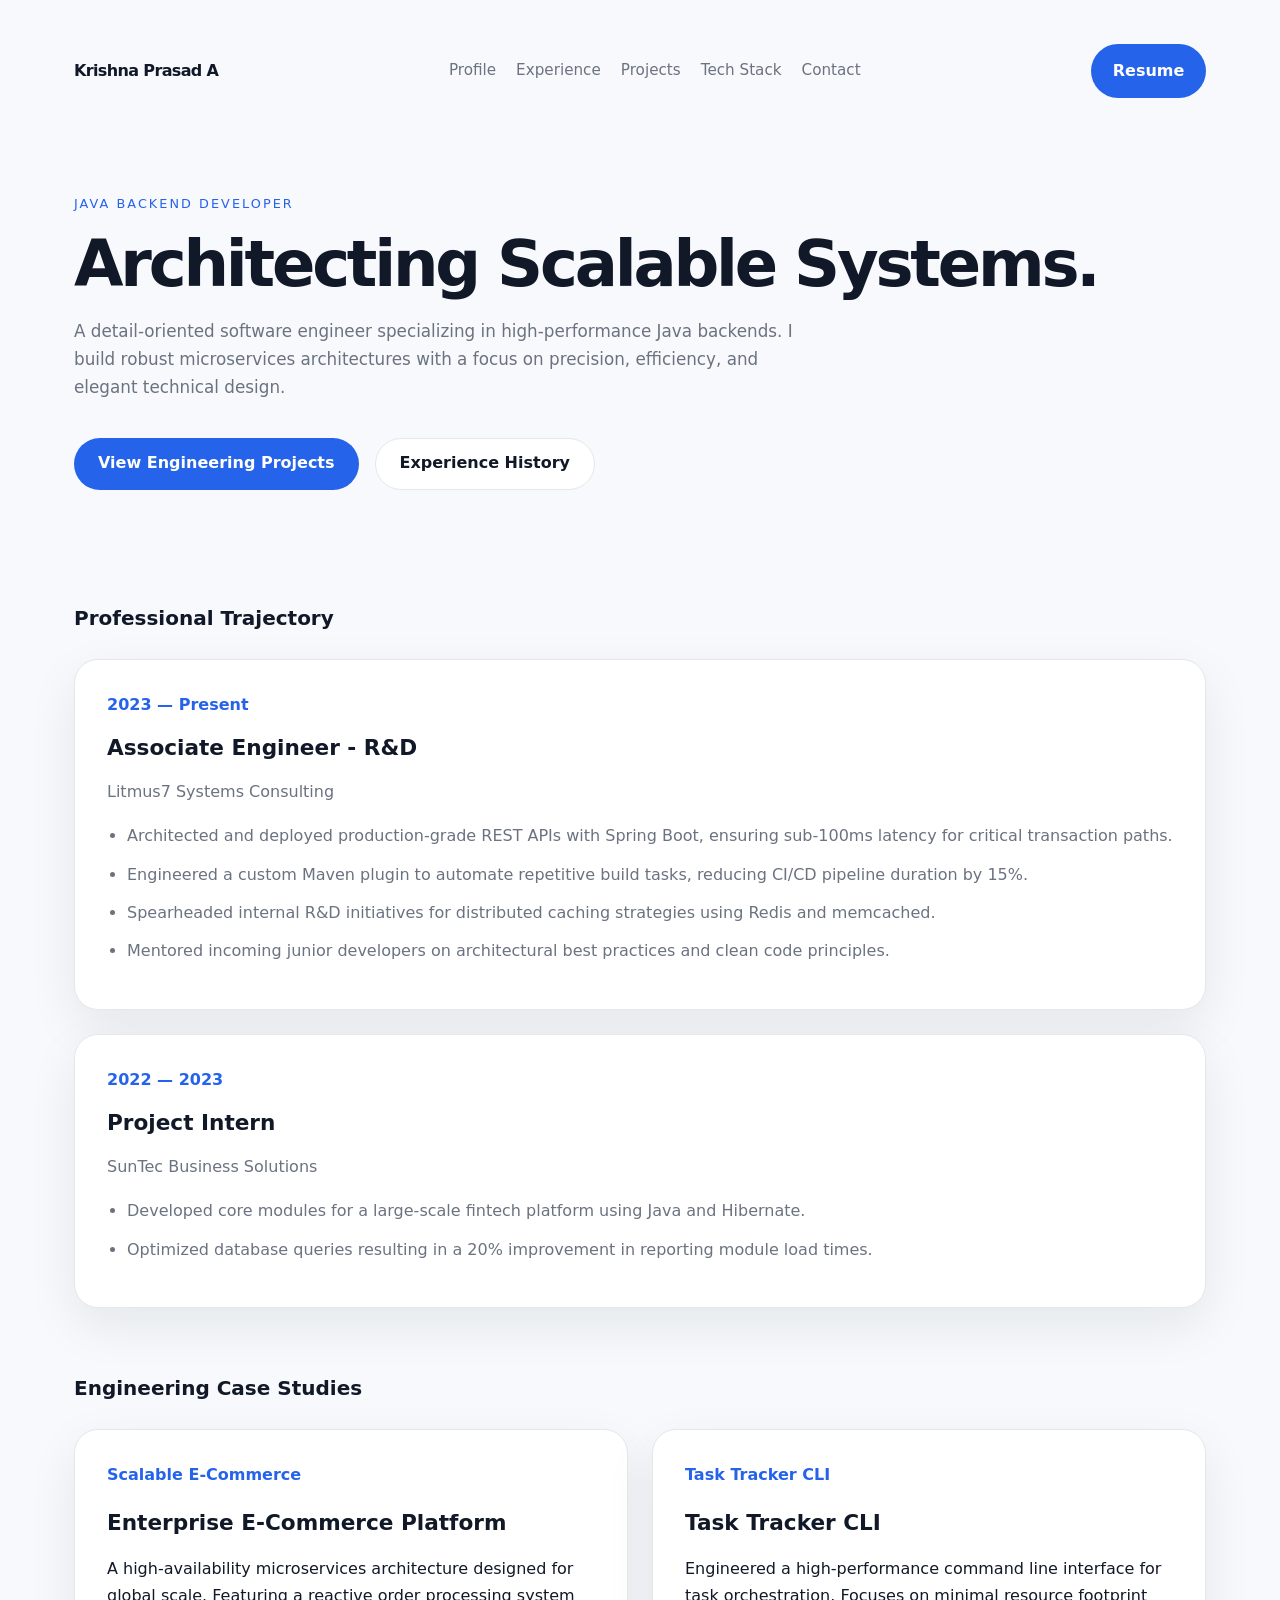
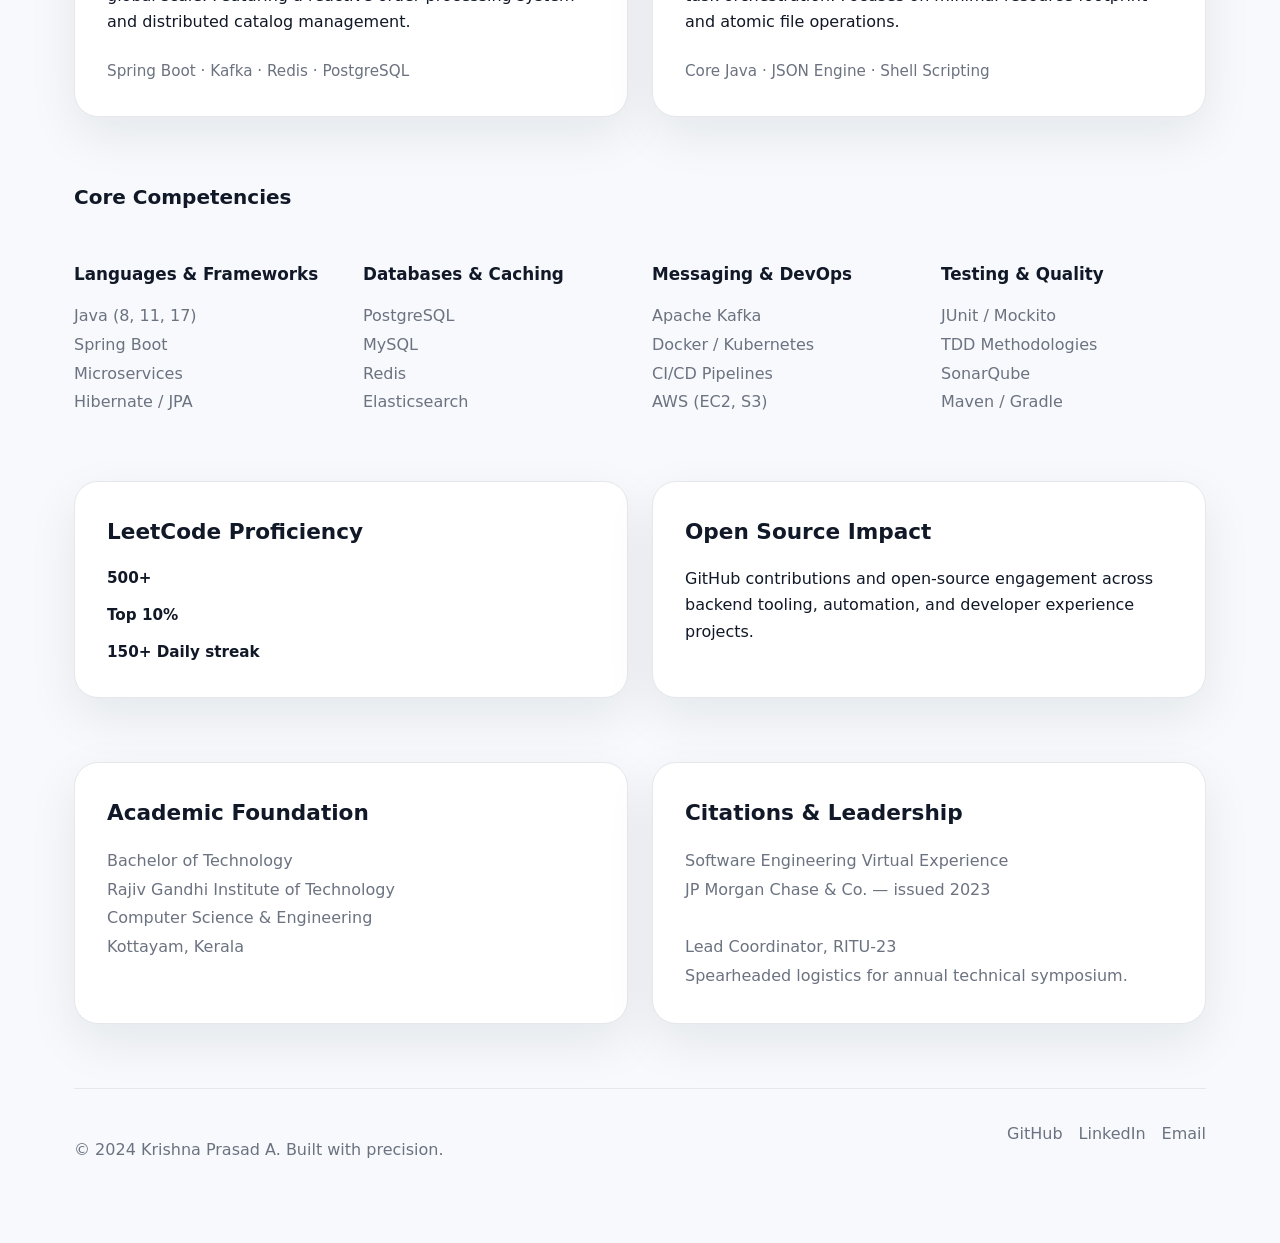
==== profile-ui/index.html @ f028d217 "feat: profile added" ====
<!DOCTYPE html>
<html lang="en">
<head>
  <meta charset="UTF-8" />
  <meta name="viewport" content="width=device-width, initial-scale=1.0" />
  <title>Krishna Prasad A | Java Backend Developer | Software Engineer</title>
  <meta name="description" content="Krishna Prasad A is a Java backend developer focused on scalable systems, Spring Boot APIs, microservices, distributed architecture, and production-grade backend engineering." />
  <meta name="keywords" content="Krishna, Krishna Prasad, Krishna Prasad A, Java Backend Developer, Software Engineer, Spring Boot, Microservices, Distributed Systems, DevOps, AWS, Backend Engineering" />
  <meta name="author" content="Krishna Prasad A" />
  <meta name="robots" content="index, follow" />
  <link rel="canonical" href="https://resume.krishnaprasad.dev/" />
  <meta property="og:type" content="website" />
  <meta property="og:title" content="Krishna Prasad A | Java Backend Developer | Software Engineer" />
  <meta property="og:description" content="Krishna Prasad A is a Java backend developer focused on scalable microservices, Spring Boot APIs, distributed systems, and reliable platform engineering." />
  <meta property="og:url" content="https://resume.krishnaprasad.dev/" />
  <meta property="og:site_name" content="Krishna Prasad A" />
  <meta name="twitter:card" content="summary_large_image" />
  <meta name="twitter:title" content="Krishna Prasad A | Java Backend Developer | Software Engineer" />
  <meta name="twitter:description" content="Java backend developer focused on scalable microservices, Spring Boot APIs, distributed systems, and platform reliability." />
  <link rel="stylesheet" href="styles.css" />
  <script type="application/ld+json">
  {
    "@context": "https://schema.org",
    "@type": "Person",
    "name": "Krishna Prasad A",
    "alternateName": ["Krishna", "Krishna Prasad"],
    "jobTitle": "Java Backend Developer",
    "url": "https://resume.krishnaprasad.dev/",
    "description": "Java backend developer specializing in scalable systems, Spring Boot APIs, microservices, distributed architecture, and high-performance platform engineering.",
    "knowsAbout": ["Java", "Spring Boot", "Microservices", "Distributed Systems", "AWS", "DevOps", "CI/CD", "Software Architecture"]
  }
  </script>
</head>
<body>
  <div class="page-shell">
    <header class="site-header">
      <div class="brand">Krishna Prasad A</div>
      <nav class="site-nav">
        <a href="#profile">Profile</a>
        <a href="#experience">Experience</a>
        <a href="#projects">Projects</a>
        <a href="#stack">Tech Stack</a>
        <a href="#contact">Contact</a>
      </nav>
      <a class="resume-button" href="#contact">Resume</a>
    </header>

    <main>
      <section id="profile" class="hero-section">
        <span class="eyebrow">JAVA BACKEND DEVELOPER</span>
        <h1>Architecting <span>Scalable Systems.</span></h1>
        <p class="hero-copy">
          A detail-oriented software engineer specializing in high-performance Java backends. I build robust microservices architectures with a focus on precision, efficiency, and elegant technical design.
        </p>
        <div class="hero-actions">
          <a class="btn btn-primary" href="#projects">View Engineering Projects</a>
          <a class="btn btn-secondary" href="#experience">Experience History</a>
        </div>
      </section>

      <section id="experience" class="section-block">
        <div class="section-heading">
          <span class="section-label">Professional Trajectory</span>
        </div>
        <div class="timeline">
          <article class="timeline-card">
            <div class="timeline-meta">2023 — Present</div>
            <h2>Associate Engineer - R&D</h2>
            <p class="timeline-subtitle">Litmus7 Systems Consulting</p>
            <ul>
              <li>Architected and deployed production-grade REST APIs with Spring Boot, ensuring sub-100ms latency for critical transaction paths.</li>
              <li>Engineered a custom Maven plugin to automate repetitive build tasks, reducing CI/CD pipeline duration by 15%.</li>
              <li>Spearheaded internal R&D initiatives for distributed caching strategies using Redis and memcached.</li>
              <li>Mentored incoming junior developers on architectural best practices and clean code principles.</li>
            </ul>
          </article>

          <article class="timeline-card">
            <div class="timeline-meta">2022 — 2023</div>
            <h2>Project Intern</h2>
            <p class="timeline-subtitle">SunTec Business Solutions</p>
            <ul>
              <li>Developed core modules for a large-scale fintech platform using Java and Hibernate.</li>
              <li>Optimized database queries resulting in a 20% improvement in reporting module load times.</li>
            </ul>
          </article>
        </div>
      </section>

      <section id="projects" class="section-block">
        <div class="section-heading">
          <span class="section-label">Engineering Case Studies</span>
        </div>
        <div class="project-grid">
          <article class="project-card">
            <div class="project-tag">Scalable E-Commerce</div>
            <h3>Enterprise E-Commerce Platform</h3>
            <p>A high-availability microservices architecture designed for global scale. Featuring a reactive order processing system and distributed catalog management.</p>
            <div class="project-tech">Spring Boot · Kafka · Redis · PostgreSQL</div>
          </article>
          <article class="project-card">
            <div class="project-tag">Task Tracker CLI</div>
            <h3>Task Tracker CLI</h3>
            <p>Engineered a high-performance command line interface for task orchestration. Focuses on minimal resource footprint and atomic file operations.</p>
            <div class="project-tech">Core Java · JSON Engine · Shell Scripting</div>
          </article>
        </div>
      </section>

      <section id="stack" class="section-block">
        <div class="section-heading">
          <span class="section-label">Core Competencies</span>
        </div>
        <div class="competency-grid">
          <div>
            <h4>Languages & Frameworks</h4>
            <p>Java (8, 11, 17)<br />Spring Boot<br />Microservices<br />Hibernate / JPA</p>
          </div>
          <div>
            <h4>Databases & Caching</h4>
            <p>PostgreSQL<br />MySQL<br />Redis<br />Elasticsearch</p>
          </div>
          <div>
            <h4>Messaging & DevOps</h4>
            <p>Apache Kafka<br />Docker / Kubernetes<br />CI/CD Pipelines<br />AWS (EC2, S3)</p>
          </div>
          <div>
            <h4>Testing & Quality</h4>
            <p>JUnit / Mockito<br />TDD Methodologies<br />SonarQube<br />Maven / Gradle</p>
          </div>
        </div>
      </section>

      <section class="section-block activity-row">
        <article class="activity-card">
          <h4>LeetCode Proficiency</h4>
          <div class="activity-stats">
            <span>500+</span>
            <span>Top 10%</span>
            <span>150+ Daily streak</span>
          </div>
        </article>
        <article class="activity-card">
          <h4>Open Source Impact</h4>
          <p>GitHub contributions and open-source engagement across backend tooling, automation, and developer experience projects.</p>
        </article>
      </section>

      <section class="section-block foundation-row">
        <article class="foundation-card">
          <h4>Academic Foundation</h4>
          <p>Bachelor of Technology<br />Rajiv Gandhi Institute of Technology<br />Computer Science & Engineering<br />Kottayam, Kerala</p>
        </article>
        <article class="foundation-card">
          <h4>Citations & Leadership</h4>
          <p>Software Engineering Virtual Experience<br />JP Morgan Chase & Co. — issued 2023<br /><br />Lead Coordinator, RITU-23<br />Spearheaded logistics for annual technical symposium.</p>
        </article>
      </section>
    </main>

    <footer class="site-footer" id="contact">
      <p>© 2024 Krishna Prasad A. Built with precision.</p>
      <div class="footer-links">
        <a href="#">GitHub</a>
        <a href="#">LinkedIn</a>
        <a href="mailto:krishna@example.com">Email</a>
      </div>
    </footer>
  </div>
</body>
</html>
---- profile-ui/styles.css ----
:root {
  color-scheme: light;
  --bg: #f7f9fc;
  --surface: #ffffff;
  --surface-strong: #f1f5fb;
  --text: #111827;
  --muted: #6b7280;
  --primary: #2563eb;
  --primary-soft: #dbeafe;
  --border: #e5e7eb;
  --shadow: 0 18px 50px rgba(15, 23, 42, 0.08);
}

* {
  box-sizing: border-box;
}

html {
  scroll-behavior: smooth;
}

body {
  margin: 0;
  font-family: Inter, ui-sans-serif, system-ui, -apple-system, BlinkMacSystemFont, "Segoe UI", sans-serif;
  background: var(--bg);
  color: var(--text);
  line-height: 1.65;
}

img {
  max-width: 100%;
  display: block;
}

.page-shell {
  max-width: 1180px;
  margin: 0 auto;
  padding: 32px 24px 48px;
}

.site-header {
  display: flex;
  align-items: center;
  justify-content: space-between;
  gap: 16px;
  padding: 12px 0 28px;
}

.brand {
  font-weight: 700;
  letter-spacing: -0.04em;
}

.site-nav {
  display: flex;
  flex-wrap: wrap;
  gap: 20px;
  font-size: 0.95rem;
}

.site-nav a,
.footer-links a {
  color: var(--muted);
  text-decoration: none;
}

.site-nav a:hover,
.footer-links a:hover {
  color: var(--text);
}

.resume-button {
  display: inline-flex;
  align-items: center;
  justify-content: center;
  padding: 0.85rem 1.35rem;
  border-radius: 999px;
  background: var(--primary);
  color: #ffffff;
  text-decoration: none;
  font-weight: 600;
  transition: transform 0.2s ease, box-shadow 0.2s ease;
}

.resume-button:hover {
  transform: translateY(-1px);
  box-shadow: 0 16px 32px rgba(37, 99, 235, 0.18);
}

.hero-section {
  padding: 4rem 0 3rem;
}

.eyebrow {
  display: inline-block;
  margin-bottom: 1.25rem;
  font-size: 0.8rem;
  letter-spacing: 0.16em;
  text-transform: uppercase;
  color: var(--primary);
}

.hero-section h1 {
  margin: 0;
  font-size: clamp(3rem, 5vw, 5.5rem);
  line-height: 0.95;
  letter-spacing: -0.05em;
}

.hero-section h1 span {
  font-weight: 700;
}

.hero-copy {
  max-width: 720px;
  margin: 1.5rem 0 2.25rem;
  color: var(--muted);
  font-size: 1.05rem;
}

.hero-actions {
  display: flex;
  flex-wrap: wrap;
  gap: 1rem;
}

.btn {
  display: inline-flex;
  align-items: center;
  justify-content: center;
  min-height: 52px;
  padding: 0 1.5rem;
  border-radius: 999px;
  text-decoration: none;
  font-weight: 600;
  transition: transform 0.2s ease, background-color 0.2s ease;
}

.btn-primary {
  background: var(--primary);
  color: #ffffff;
}

.btn-secondary {
  border: 1px solid var(--border);
  background: #ffffff;
  color: var(--text);
}

.btn:hover {
  transform: translateY(-1px);
}

.section-block {
  margin-top: 4rem;
}

.section-heading {
  margin-bottom: 1.5rem;
}

.section-label {
  font-size: 1.25rem;
  font-weight: 700;
}

.timeline {
  display: grid;
  gap: 1.5rem;
}

.timeline-card,
.project-card,
.activity-card,
.foundation-card {
  background: var(--surface);
  border: 1px solid var(--border);
  border-radius: 24px;
  padding: 2rem;
  box-shadow: var(--shadow);
}

.timeline-meta {
  display: inline-flex;
  margin-bottom: 0.75rem;
  color: var(--primary);
  font-weight: 700;
}

.timeline-card h2,
.project-card h3,
.activity-card h4,
.foundation-card h4 {
  margin: 0 0 0.85rem;
  font-size: 1.35rem;
}

.timeline-subtitle {
  margin: 0 0 1.1rem;
  color: var(--muted);
}

.timeline-card ul {
  margin: 0;
  padding-left: 1.25rem;
  color: var(--muted);
}

.timeline-card li {
  margin-bottom: 0.75rem;
}

.project-grid,
.competency-grid,
.activity-row,
.foundation-row {
  display: grid;
  gap: 1.5rem;
}

.project-grid {
  grid-template-columns: repeat(2, minmax(0, 1fr));
}

.project-card {
  min-height: 280px;
}

.project-tag {
  display: inline-flex;
  margin-bottom: 1rem;
  color: var(--primary);
  font-weight: 700;
}

.project-tech {
  margin-top: 1.5rem;
  font-size: 0.95rem;
  color: var(--muted);
}

.competency-grid {
  grid-template-columns: repeat(4, minmax(0, 1fr));
}

.competency-grid h4 {
  margin-bottom: 0.85rem;
  font-size: 1.05rem;
}

.competency-grid p {
  margin: 0;
  color: var(--muted);
  line-height: 1.8;
}

.activity-row {
  grid-template-columns: repeat(2, minmax(0, 1fr));
}

.activity-card h4 {
  margin-bottom: 0.85rem;
}

.activity-stats {
  display: grid;
  gap: 0.75rem;
  margin-top: 1rem;
  font-size: 0.95rem;
  font-weight: 700;
}

.foundation-row {
  grid-template-columns: repeat(2, minmax(0, 1fr));
}

.foundation-card h4 {
  margin-bottom: 1rem;
}

.foundation-card p {
  margin: 0;
  color: var(--muted);
  line-height: 1.8;
}

.site-footer {
  margin-top: 4rem;
  padding: 2rem 0 1rem;
  display: flex;
  flex-wrap: wrap;
  justify-content: space-between;
  gap: 1rem;
  color: var(--muted);
  border-top: 1px solid var(--border);
}

.footer-links {
  display: flex;
  flex-wrap: wrap;
  gap: 1rem;
}

@media (max-width: 1024px) {
  .project-grid,
  .competency-grid,
  .activity-row,
  .foundation-row {
    grid-template-columns: 1fr;
  }

  .site-header {
    flex-direction: column;
    align-items: stretch;
  }

  .site-nav {
    width: 100%;
    justify-content: flex-start;
    gap: 14px;
  }

  .hero-section {
    padding-top: 2.5rem;
  }
}

@media (max-width: 760px) {
  .page-shell {
    padding: 24px 18px 32px;
  }

  .hero-section h1 {
    font-size: clamp(2.2rem, 10vw, 3.6rem);
  }

  .hero-copy {
    font-size: 1rem;
  }

  .hero-actions {
    flex-direction: column;
  }

  .resume-button {
    width: 100%;
  }

  .site-nav {
    gap: 12px;
  }

  .activity-stats {
    grid-template-columns: 1fr;
  }
}

@media (max-width: 520px) {
  .site-header {
    gap: 12px;
  }

  .site-nav {
    gap: 10px;
    font-size: 0.95rem;
  }

  .btn {
    width: 100%;
  }

  .project-card,
  .timeline-card,
  .activity-card,
  .foundation-card {
    padding: 1.5rem;
  }
}
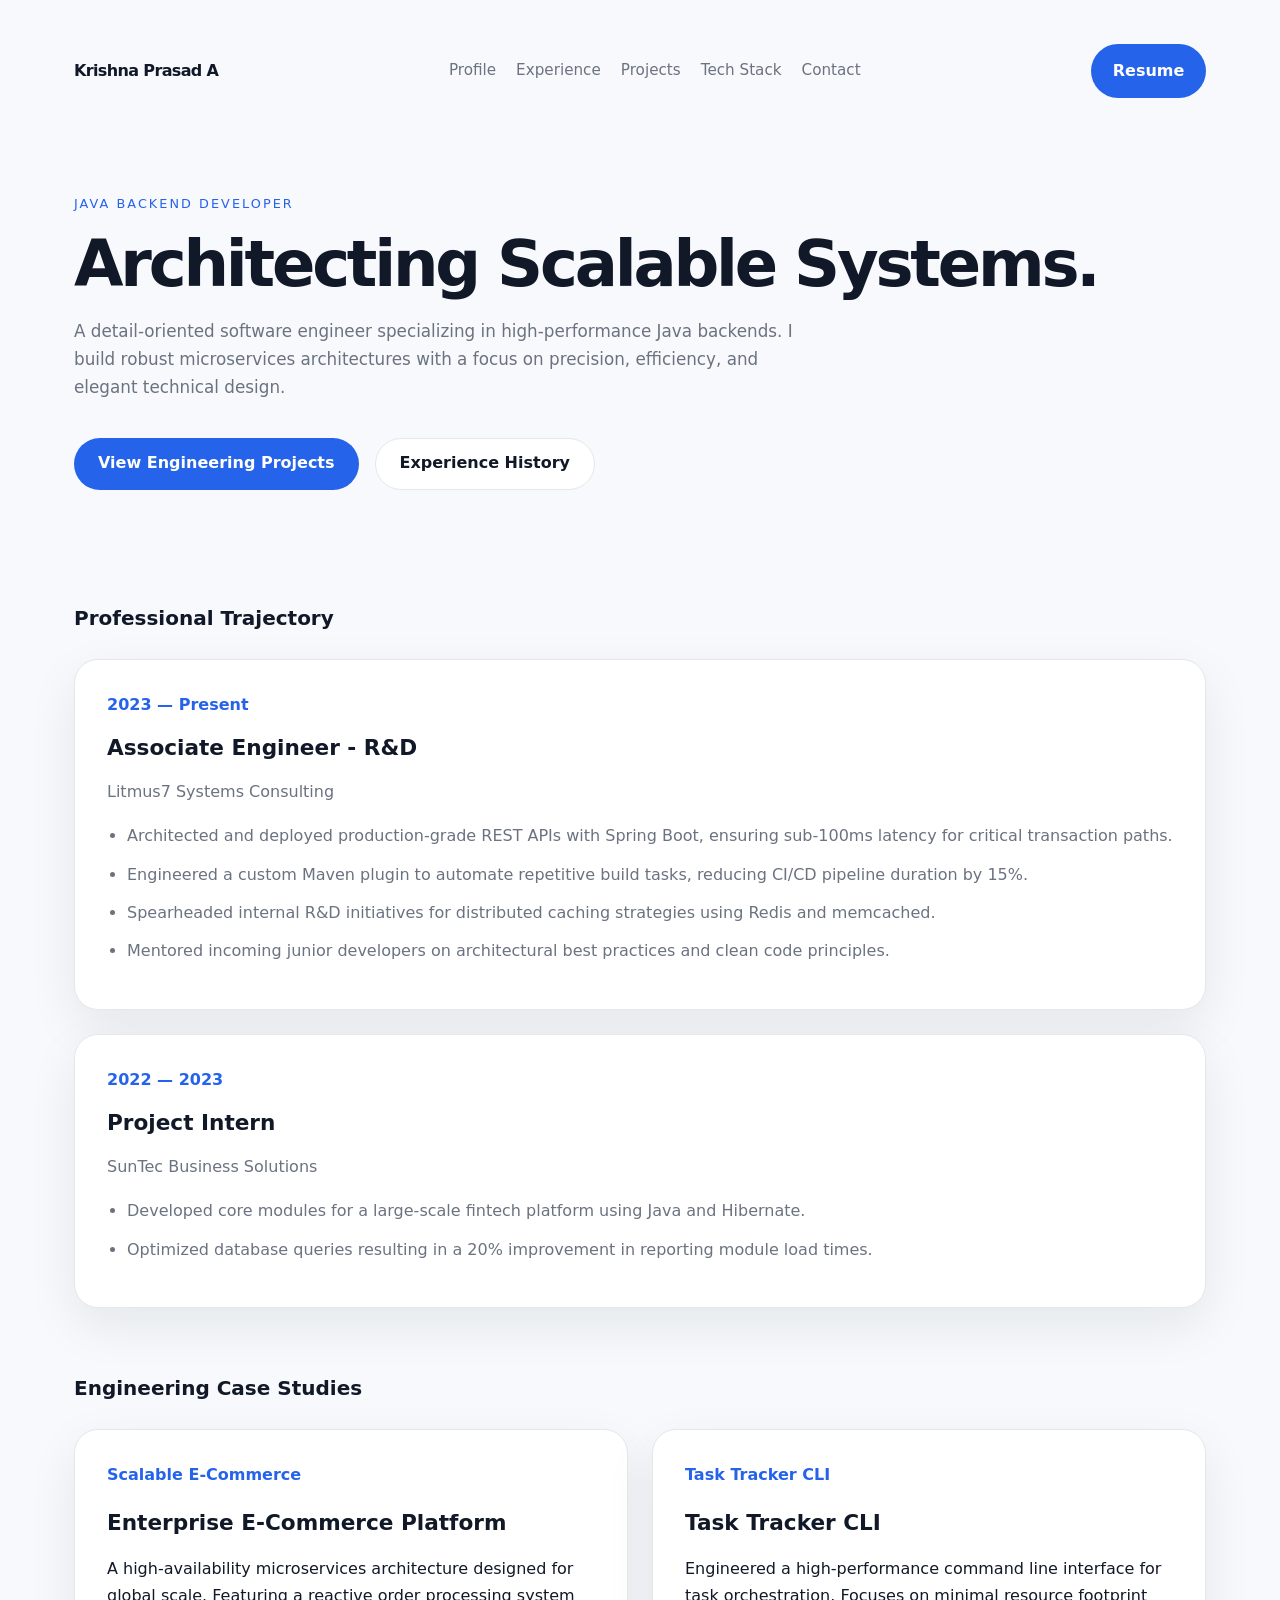
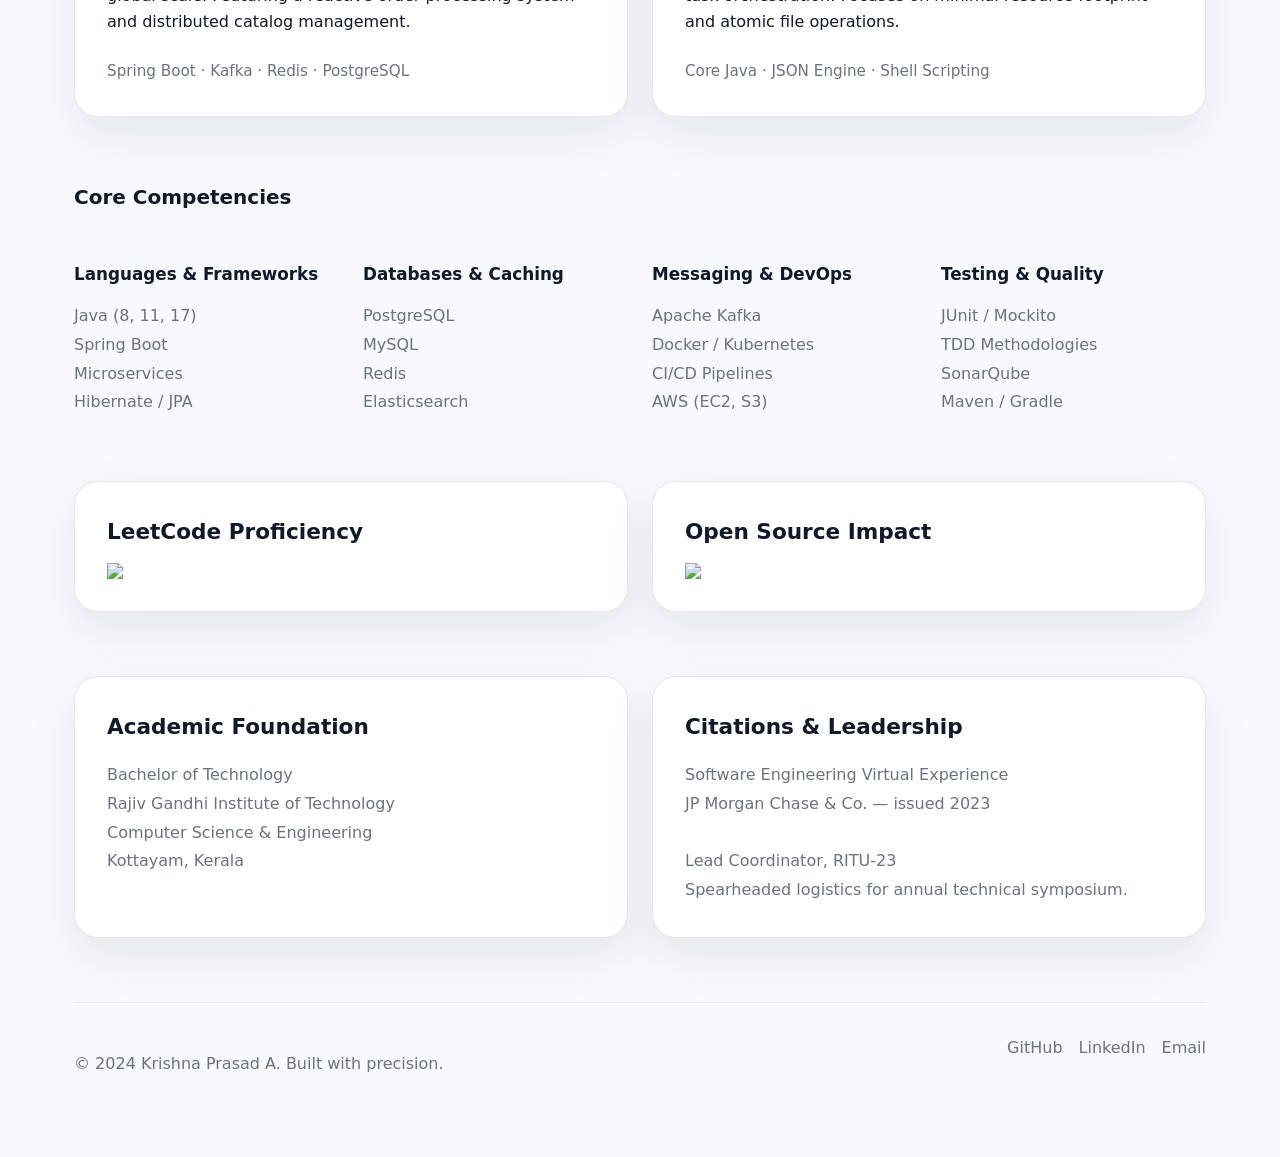
==== commit cc77600c: "feat: Added leetcode and github cards" ====
--- a/profile-ui/index.html
+++ b/profile-ui/index.html
@@ -134,15 +134,11 @@
       <section class="section-block activity-row">
         <article class="activity-card">
           <h4>LeetCode Proficiency</h4>
-          <div class="activity-stats">
-            <span>500+</span>
-            <span>Top 10%</span>
-            <span>150+ Daily streak</span>
-          </div>
+          <img src="https://leetcard.jacoblin.cool/krishnaprasad-a" />
         </article>
         <article class="activity-card">
           <h4>Open Source Impact</h4>
-          <p>GitHub contributions and open-source engagement across backend tooling, automation, and developer experience projects.</p>
+          <img src="https://ghstats.dev/api/card?username=me-krishnaprasad-dev" />
         </article>
       </section>
 
@@ -161,9 +157,9 @@
     <footer class="site-footer" id="contact">
       <p>© 2024 Krishna Prasad A. Built with precision.</p>
       <div class="footer-links">
-        <a href="#">GitHub</a>
-        <a href="#">LinkedIn</a>
-        <a href="mailto:krishna@example.com">Email</a>
+        <a href="https://github.com/me-krishnaprasad-dev">GitHub</a>
+        <a href="https://www.linkedin.com/in/krishna-prasad-a-579261214/?trk=public_profile_browsemap">LinkedIn</a>
+        <a href="mailto:me.krishnaprasad.dev@gmail.com">Email</a>
       </div>
     </footer>
   </div>
